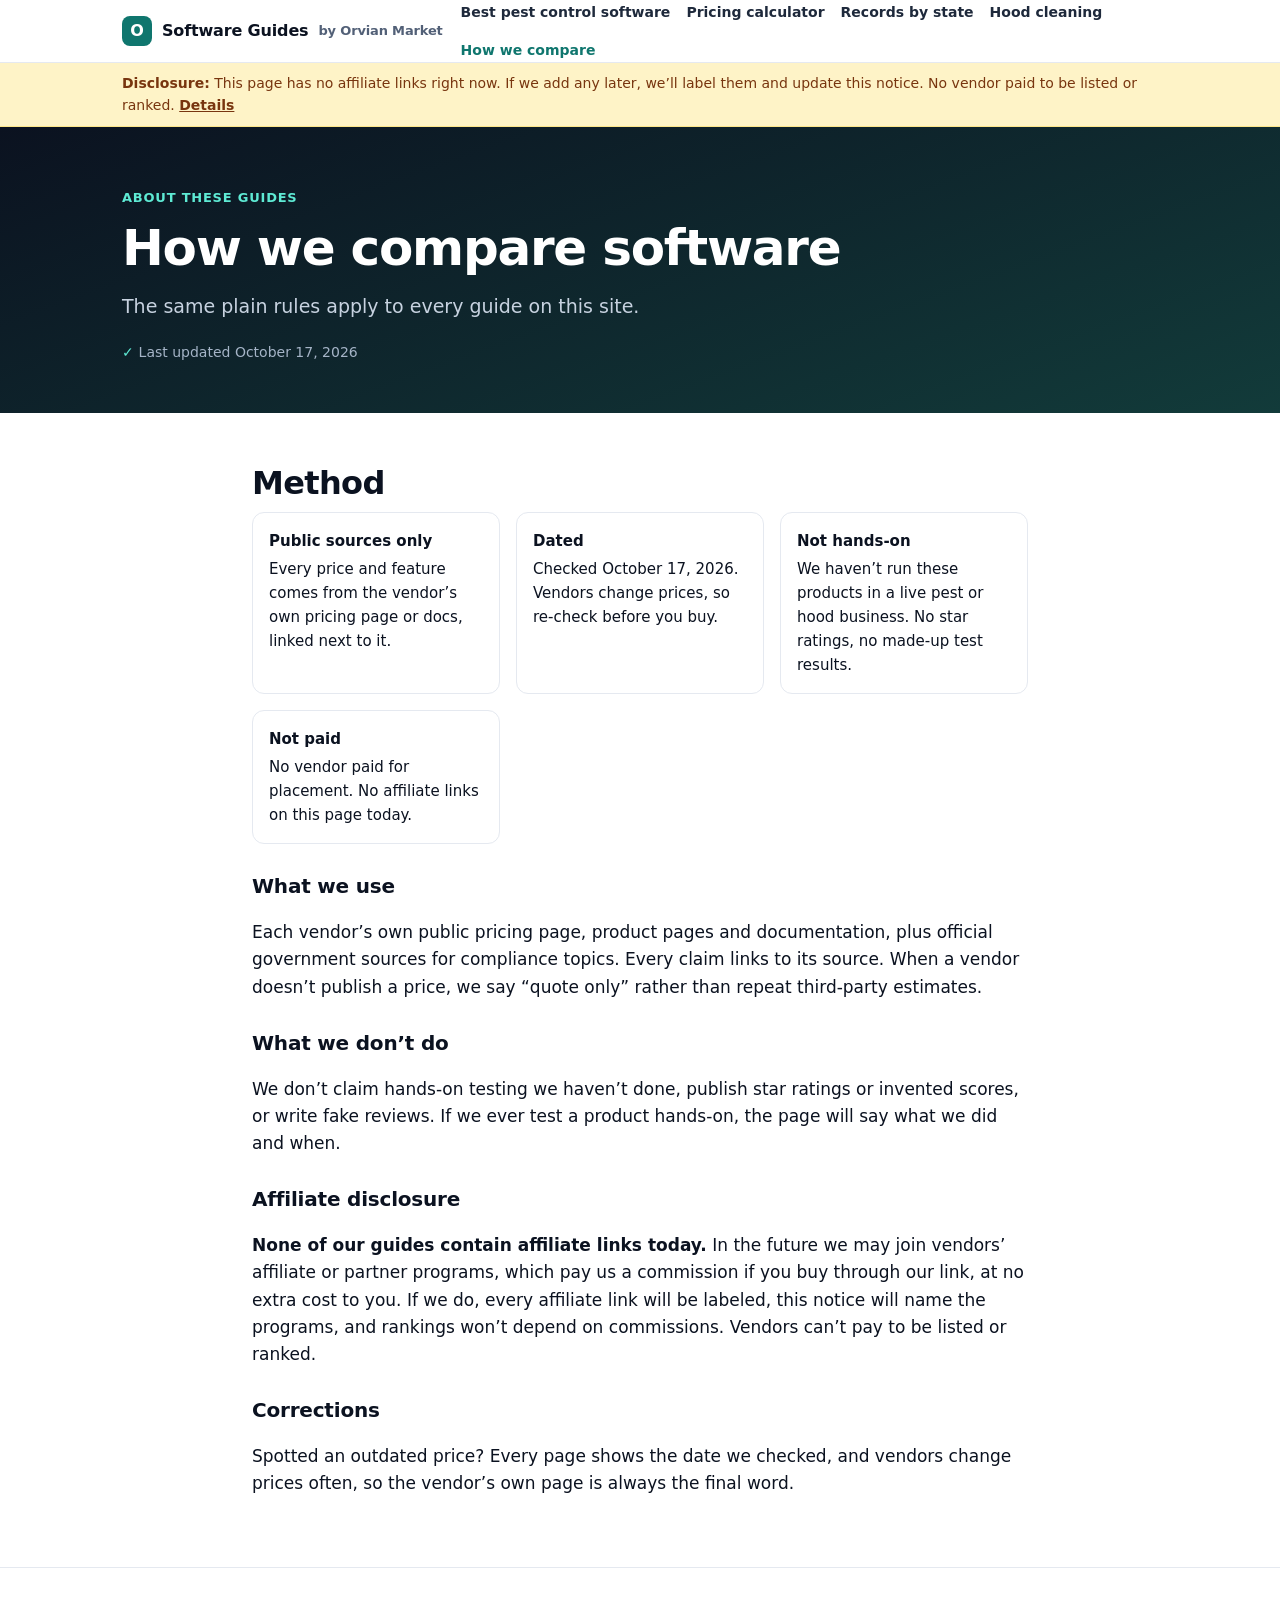
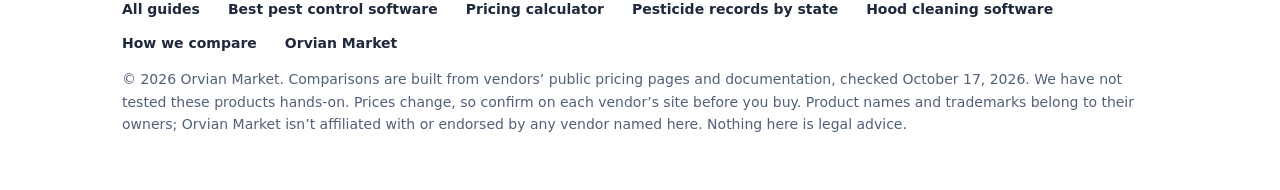
==== about.html @ 96fbe976 "Add guides (2/4): hood cleaning, about, sitemap, styles" ====
<!doctype html><html lang="en"><head><meta charset="utf-8"><meta name="viewport" content="width=device-width,initial-scale=1">
<title>How Orvian Market Software Guides Compares Software</title><meta name="description" content="Method, sources and affiliate disclosure for Orvian Market Software Guides."><link rel="canonical" href="https://orvianmarketplace.com/software-guides/about.html"><meta name="robots" content="index,follow"><meta name="theme-color" content="#0b1220">
<meta property="og:type" content="article"><meta property="og:site_name" content="Orvian Market"><meta property="og:url" content="https://orvianmarketplace.com/software-guides/about.html"><meta property="og:title" content="How Orvian Market Software Guides Compares Software"><meta property="og:description" content="Method, sources and affiliate disclosure for Orvian Market Software Guides.">
<meta property="og:image" content="https://orvianmarketplace.com/software-guides/assets/og.png"><meta property="og:image:width" content="1200"><meta property="og:image:height" content="630"><meta property="og:image:alt" content="Orvian Market Software Guides: honest, dated comparisons from public pricing">
<meta name="twitter:card" content="summary_large_image"><meta name="twitter:image" content="https://orvianmarketplace.com/software-guides/assets/og.png"><meta property="article:modified_time" content="2026-10-17">
<link rel="icon" href="data:image/svg+xml,%3Csvg xmlns='http://www.w3.org/2000/svg' viewBox='0 0 64 64'%3E%3Crect width='64' height='64' rx='14' fill='%230f766e'/%3E%3Ctext x='32' y='44' font-family='Arial' font-weight='800' font-size='34' fill='white' text-anchor='middle'%3EO%3C/text%3E%3C/svg%3E">
<link rel="stylesheet" href="assets/guides.css"><script type="application/ld+json">{"@context": "https://schema.org", "@type": "BreadcrumbList", "itemListElement": [{"@type": "ListItem", "position": 1, "name": "Software Guides", "item": "https://orvianmarketplace.com/software-guides/"}, {"@type": "ListItem", "position": 2, "name": "How we compare", "item": "https://orvianmarketplace.com/software-guides/about.html"}]}</script></head><body>
<header class="nav"><div class="w"><a class="brand" href="index.html"><span class="mk" aria-hidden="true">O</span>Software Guides <small>by Orvian Market</small></a><nav aria-label="Guides"><a href="best-pest-control-software.html">Best pest control software</a><a href="pest-control-software-pricing-calculator.html">Pricing calculator</a><a href="pesticide-application-records-by-state.html">Records by state</a><a href="best-hood-cleaning-software.html">Hood cleaning</a><a href="about.html" aria-current=page>How we compare</a></nav></div></header>
<div class="disc" role="note"><div class="w"><b>Disclosure:</b> This page has no affiliate links right now. If we add any later, we&rsquo;ll label them and update this notice. No vendor paid to be listed or ranked. <a href="about.html#disclosure">Details</a></div></div>
<main id="main"><section class="hero"><div class="w"><p class="eb">About these guides</p><h1>How we compare software</h1><p class="lead">The same plain rules apply to every guide on this site.</p><div class="meta"><span>Last updated October 17, 2026</span></div></div></section><section class="sec"><div class="w nw"><h2>Method</h2><div class="method"><div><b>Public sources only</b>Every price and feature comes from the vendor&rsquo;s own pricing page or docs, linked next to it.</div><div><b>Dated</b>Checked October 17, 2026. Vendors change prices, so re-check before you buy.</div><div><b>Not hands-on</b>We haven&rsquo;t run these products in a live pest or hood business. No star ratings, no made-up test results.</div><div><b>Not paid</b>No vendor paid for placement. No affiliate links on this page today.</div></div>
<h3>What we use</h3><p>Each vendor&rsquo;s own public pricing page, product pages and documentation, plus official government sources for compliance topics. Every claim links to its source. When a vendor doesn&rsquo;t publish a price, we say &ldquo;quote only&rdquo; rather than repeat third-party estimates.</p>
<h3>What we don&rsquo;t do</h3><p>We don&rsquo;t claim hands-on testing we haven&rsquo;t done, publish star ratings or invented scores, or write fake reviews. If we ever test a product hands-on, the page will say what we did and when.</p>
<h3 id="disclosure">Affiliate disclosure</h3><p><b>None of our guides contain affiliate links today.</b> In the future we may join vendors&rsquo; affiliate or partner programs, which pay us a commission if you buy through our link, at no extra cost to you. If we do, every affiliate link will be labeled, this notice will name the programs, and rankings won&rsquo;t depend on commissions. Vendors can&rsquo;t pay to be listed or ranked.</p>
<h3>Corrections</h3><p>Spotted an outdated price? Every page shows the date we checked, and vendors change prices often, so the vendor&rsquo;s own page is always the final word.</p></div></section></main>
<footer><div class="w"><div class="fg"><a href="index.html">All guides</a><a href="best-pest-control-software.html">Best pest control software</a><a href="pest-control-software-pricing-calculator.html">Pricing calculator</a><a href="pesticide-application-records-by-state.html">Pesticide records by state</a><a href="best-hood-cleaning-software.html">Hood cleaning software</a><a href="about.html">How we compare</a><a href="https://orvianmarketplace.com/">Orvian Market</a></div>
<p>&copy; 2026 Orvian Market. Comparisons are built from vendors&rsquo; public pricing pages and documentation, checked October 17, 2026. We have not tested these products hands-on. Prices change, so confirm on each vendor&rsquo;s site before you buy. Product names and trademarks belong to their owners; Orvian Market isn&rsquo;t affiliated with or endorsed by any vendor named here. Nothing here is legal advice.</p></div></footer>
</body></html>
---- assets/guides.css ----
:root{--ink:#0b1220;--ink2:#1e293b;--mute:#526077;--line:#e5e9f0;--bg:#f7f8fa;--acc:#0f766e;--acc-d:#0b5d57;--acc-l:#ccfbf1;--r:16px;--sh:0 1px 2px rgba(11,18,32,.06),0 12px 32px -16px rgba(11,18,32,.22)}
*{box-sizing:border-box}html{scroll-behavior:smooth;scroll-padding-top:76px}
body{margin:0;font-family:Inter,ui-sans-serif,system-ui,-apple-system,"Segoe UI",Roboto,sans-serif;color:var(--ink);background:#fff;line-height:1.6;-webkit-font-smoothing:antialiased;font-size:17px}
a{color:var(--acc-d)}a:hover{color:var(--acc)}
.w{max-width:1080px;margin:0 auto;padding:0 22px}.nw{max-width:820px}
.nav{position:sticky;top:0;z-index:50;background:rgba(255,255,255,.94);backdrop-filter:saturate(1.4) blur(8px);border-bottom:1px solid var(--line)}
.nav .w{display:flex;align-items:center;gap:18px;height:62px}
.brand{display:flex;align-items:center;gap:10px;color:var(--ink);text-decoration:none;font-weight:750;font-size:16px;letter-spacing:-.01em;white-space:nowrap}
.mk{width:30px;height:30px;border-radius:8px;background:var(--acc);color:#fff;display:grid;place-items:center;font-weight:800;font-size:16px}
.brand small{color:var(--mute);font-weight:550;font-size:13px}
.nav nav{display:flex;gap:16px;margin-left:auto;flex-wrap:wrap}.nav nav a{color:var(--ink2);text-decoration:none;font-size:14px;font-weight:600}.nav nav a:hover,.nav nav a[aria-current]{color:var(--acc)}
.disc{background:#fef3c7;border-bottom:1px solid #fde68a;color:#78350f;font-size:14px}.disc .w{padding-top:9px;padding-bottom:9px}.disc a{color:#78350f;font-weight:650}
.hero{background:linear-gradient(160deg,#0b1220 0%,#123b3a 100%);color:#fff;padding:56px 0 50px}
.eb{display:inline-block;font-size:13px;font-weight:700;letter-spacing:.06em;text-transform:uppercase;color:#5eead4;margin:0 0 12px}
.hero h1{font-size:clamp(32px,4.6vw,50px);line-height:1.08;letter-spacing:-.025em;margin:0 0 16px;max-width:880px}
.hero p.lead{font-size:19px;color:#c7d2e0;max-width:780px;margin:0 0 20px}
.meta{display:flex;flex-wrap:wrap;gap:8px 18px;font-size:14px;color:#a5b4c7}.meta span::before{content:"\2713  ";color:#5eead4;font-weight:800}
.sec{padding:52px 0}.sec.alt{background:var(--bg);border-top:1px solid var(--line);border-bottom:1px solid var(--line)}
h2{font-size:clamp(25px,3vw,32px);letter-spacing:-.02em;line-height:1.15;margin:0 0 10px}h3{font-size:20px;letter-spacing:-.01em;margin:26px 0 8px}
.sub{color:var(--mute);margin:0 0 24px;max-width:760px}
.tw{overflow-x:auto;border:1px solid var(--line);border-radius:var(--r);box-shadow:var(--sh);background:#fff}
table.t{border-collapse:collapse;width:100%;min-width:760px;font-size:15px}
.t th,.t td{padding:12px 14px;text-align:left;vertical-align:top;border-bottom:1px solid var(--line)}
.t thead th{background:#0b1220;color:#fff;font-size:13px;letter-spacing:.03em;text-transform:uppercase}
.t tbody tr:nth-child(even){background:#fafbfc}.t td:first-child{font-weight:700}
.t .src{font-size:13px;white-space:nowrap}
.pill{display:inline-block;font-size:12px;font-weight:700;padding:2px 9px;border-radius:99px;background:var(--acc-l);color:var(--acc-d);white-space:nowrap}.pill.q{background:#e2e8f0;color:#334155}
.cards{display:grid;grid-template-columns:repeat(auto-fit,minmax(300px,1fr));gap:20px}
.card{border:1px solid var(--line);border-radius:var(--r);padding:22px;background:#fff;box-shadow:var(--sh)}
.card h3{margin:0 0 4px}.card .for{font-size:14px;font-weight:700;color:var(--acc-d);margin:0 0 10px}
.card .price{font-size:15px;color:var(--ink2);margin:0 0 10px}.card ul{margin:0 0 12px;padding-left:20px;font-size:15px}.card li{margin:3px 0}
.card .watch{font-size:14px;color:var(--mute);border-top:1px dashed var(--line);padding-top:10px;margin:0}
.card a.vl{font-size:14px;font-weight:650}
.note{border-left:4px solid var(--acc);background:#f0fdfa;padding:14px 18px;border-radius:0 12px 12px 0;font-size:15px;margin:18px 0}
.note.w2{border-color:#d97706;background:#fffbeb}
.method{display:grid;grid-template-columns:repeat(auto-fit,minmax(220px,1fr));gap:16px;margin:0}
.method div{background:#fff;border:1px solid var(--line);border-radius:12px;padding:16px;font-size:15px}.method b{display:block;margin-bottom:4px}
details{border:1px solid var(--line);border-radius:12px;padding:14px 18px;margin:10px 0;background:#fff}summary{font-weight:700;cursor:pointer}details p{margin:10px 0 0;color:var(--ink2)}
.toc{display:flex;flex-wrap:wrap;gap:8px;margin:18px 0 0}.toc a{font-size:14px;color:#e2e8f0;border:1px solid rgba(255,255,255,.25);padding:6px 12px;border-radius:99px;text-decoration:none}.toc a:hover{background:rgba(255,255,255,.08);color:#fff}
.calc{display:grid;grid-template-columns:330px 1fr;gap:24px;align-items:start}
.cin{background:#fff;border:1px solid var(--line);border-radius:var(--r);padding:22px;box-shadow:var(--sh);position:sticky;top:80px}
.cin label{display:block;font-size:13px;font-weight:700;letter-spacing:.04em;text-transform:uppercase;color:var(--mute);margin:14px 0 6px}.cin label:first-child{margin-top:0}
.cin input,.cin select{width:100%;font:inherit;font-size:16px;padding:10px 12px;border:1px solid #cbd5e1;border-radius:10px;background:#fff;color:var(--ink)}
.cin .hint{font-size:13px;color:var(--mute);margin:4px 0 0}
.res{display:grid;gap:12px}
.row{display:grid;grid-template-columns:1fr auto;gap:6px 16px;align-items:center;background:#fff;border:1px solid var(--line);border-radius:14px;padding:16px 18px;box-shadow:0 1px 2px rgba(11,18,32,.05)}
.row .nm{font-weight:750}.row .pl{font-size:14px;color:var(--mute)}.row .amt{text-align:right;font-size:24px;font-weight:800;letter-spacing:-.02em;white-space:nowrap}.row .amt small{display:block;font-size:13px;font-weight:600;color:var(--mute);letter-spacing:0}
.row.best{border-color:var(--acc);box-shadow:0 0 0 2px var(--acc-l)}.row.qo .amt{font-size:16px;color:var(--mute)}
.bar{grid-column:1/-1;height:8px;border-radius:99px;background:#eef2f6;overflow:hidden}.bar i{display:block;height:100%;background:linear-gradient(90deg,#14b8a6,#0f766e);border-radius:99px}
.form{border:2px solid var(--ink);border-radius:8px;overflow:hidden;background:#fff}
.form table{width:100%;border-collapse:collapse;font-size:14px}.form td,.form th{border:1px solid #94a3b8;padding:9px 10px;text-align:left;vertical-align:top}.form th{background:#f1f5f9;width:38%}.form td{height:34px}
.form h3{margin:0;padding:12px 14px;background:var(--ink);color:#fff;font-size:17px}
.btn{display:inline-block;background:var(--ink);color:#fff!important;text-decoration:none;font-weight:650;font-size:15px;padding:11px 18px;border-radius:10px;border:0;cursor:pointer;font-family:inherit}.btn:hover{background:var(--acc)}
.hubs{display:grid;grid-template-columns:repeat(auto-fit,minmax(240px,1fr));gap:20px}
.hub{display:block;text-decoration:none;color:var(--ink);border:1px solid var(--line);border-radius:var(--r);padding:22px;box-shadow:var(--sh);background:#fff;transition:transform .15s}.hub:hover{transform:translateY(-2px);border-color:var(--acc);color:var(--ink)}
.hub .k{font-size:12px;font-weight:800;letter-spacing:.06em;text-transform:uppercase;color:var(--acc)}.hub h3{margin:6px 0 6px}.hub p{margin:0;color:var(--mute);font-size:15px}
footer{border-top:1px solid var(--line);padding:30px 0 40px;color:var(--mute);font-size:14px;background:#fff}footer .fg{display:flex;flex-wrap:wrap;gap:12px 28px;margin-bottom:12px}footer a{color:var(--ink2);text-decoration:none;font-weight:600}
@media(max-width:980px){.nav nav{display:none}}
@media(max-width:860px){.calc{grid-template-columns:1fr}.cin{position:static}}
@media print{.nav,.disc,.hero,footer,.noprint,.sec:not(#template){display:none!important}#template{padding:0}body{font-size:12px}}
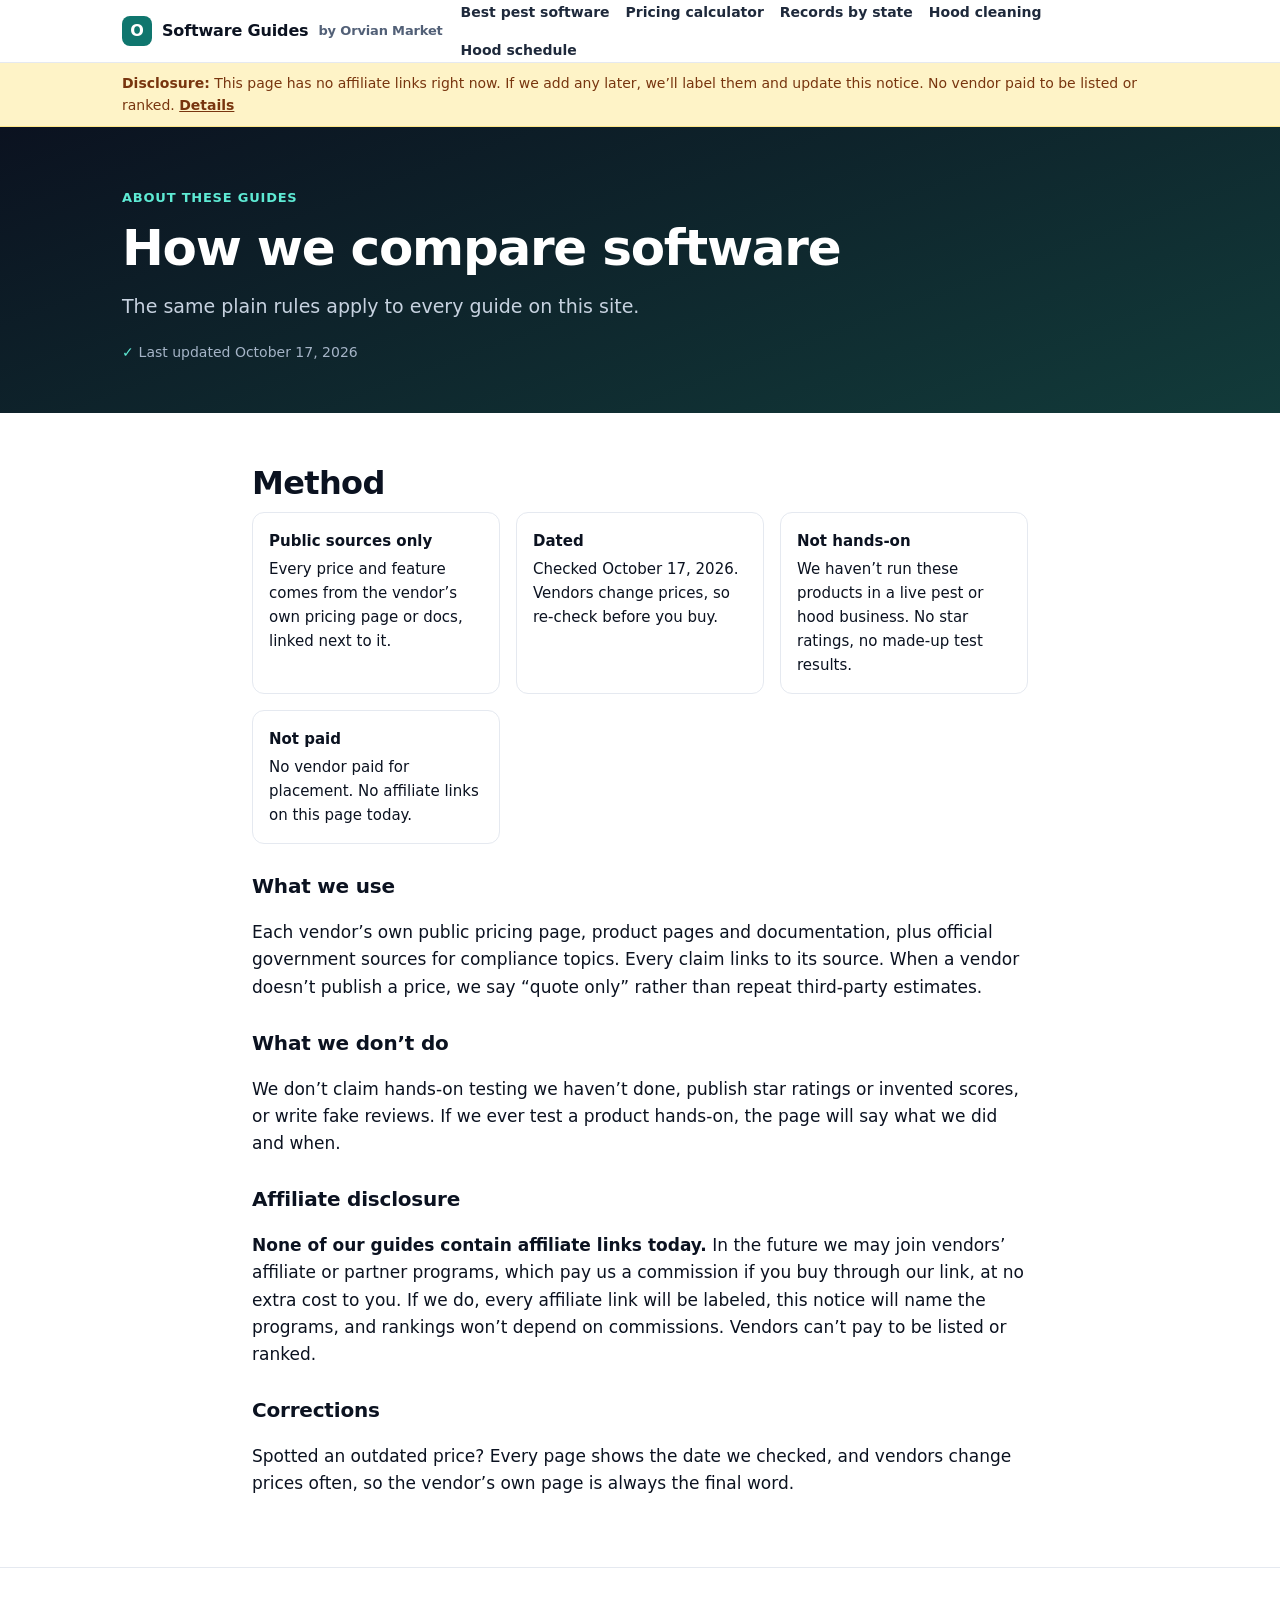
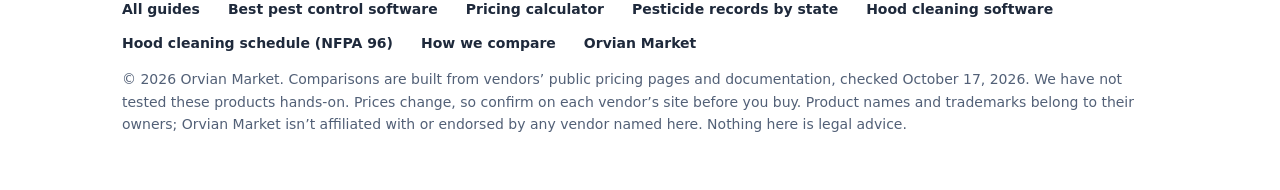
==== commit 3801cc8e: "Nav link on records and about pages" ====
--- a/about.html
+++ b/about.html
@@ -5,13 +5,13 @@
 <meta name="twitter:card" content="summary_large_image"><meta name="twitter:image" content="https://orvianmarketplace.com/software-guides/assets/og.png"><meta property="article:modified_time" content="2026-10-17">
 <link rel="icon" href="data:image/svg+xml,%3Csvg xmlns='http://www.w3.org/2000/svg' viewBox='0 0 64 64'%3E%3Crect width='64' height='64' rx='14' fill='%230f766e'/%3E%3Ctext x='32' y='44' font-family='Arial' font-weight='800' font-size='34' fill='white' text-anchor='middle'%3EO%3C/text%3E%3C/svg%3E">
 <link rel="stylesheet" href="assets/guides.css"><script type="application/ld+json">{"@context": "https://schema.org", "@type": "BreadcrumbList", "itemListElement": [{"@type": "ListItem", "position": 1, "name": "Software Guides", "item": "https://orvianmarketplace.com/software-guides/"}, {"@type": "ListItem", "position": 2, "name": "How we compare", "item": "https://orvianmarketplace.com/software-guides/about.html"}]}</script></head><body>
-<header class="nav"><div class="w"><a class="brand" href="index.html"><span class="mk" aria-hidden="true">O</span>Software Guides <small>by Orvian Market</small></a><nav aria-label="Guides"><a href="best-pest-control-software.html">Best pest control software</a><a href="pest-control-software-pricing-calculator.html">Pricing calculator</a><a href="pesticide-application-records-by-state.html">Records by state</a><a href="best-hood-cleaning-software.html">Hood cleaning</a><a href="about.html" aria-current=page>How we compare</a></nav></div></header>
+<header class="nav"><div class="w"><a class="brand" href="index.html"><span class="mk" aria-hidden="true">O</span>Software Guides <small>by Orvian Market</small></a><nav aria-label="Guides"><a href="best-pest-control-software.html">Best pest software</a><a href="pest-control-software-pricing-calculator.html">Pricing calculator</a><a href="pesticide-application-records-by-state.html">Records by state</a><a href="best-hood-cleaning-software.html">Hood cleaning</a><a href="hood-cleaning-frequency-requirements.html">Hood schedule</a></nav></div></header>
 <div class="disc" role="note"><div class="w"><b>Disclosure:</b> This page has no affiliate links right now. If we add any later, we&rsquo;ll label them and update this notice. No vendor paid to be listed or ranked. <a href="about.html#disclosure">Details</a></div></div>
 <main id="main"><section class="hero"><div class="w"><p class="eb">About these guides</p><h1>How we compare software</h1><p class="lead">The same plain rules apply to every guide on this site.</p><div class="meta"><span>Last updated October 17, 2026</span></div></div></section><section class="sec"><div class="w nw"><h2>Method</h2><div class="method"><div><b>Public sources only</b>Every price and feature comes from the vendor&rsquo;s own pricing page or docs, linked next to it.</div><div><b>Dated</b>Checked October 17, 2026. Vendors change prices, so re-check before you buy.</div><div><b>Not hands-on</b>We haven&rsquo;t run these products in a live pest or hood business. No star ratings, no made-up test results.</div><div><b>Not paid</b>No vendor paid for placement. No affiliate links on this page today.</div></div>
 <h3>What we use</h3><p>Each vendor&rsquo;s own public pricing page, product pages and documentation, plus official government sources for compliance topics. Every claim links to its source. When a vendor doesn&rsquo;t publish a price, we say &ldquo;quote only&rdquo; rather than repeat third-party estimates.</p>
 <h3>What we don&rsquo;t do</h3><p>We don&rsquo;t claim hands-on testing we haven&rsquo;t done, publish star ratings or invented scores, or write fake reviews. If we ever test a product hands-on, the page will say what we did and when.</p>
 <h3 id="disclosure">Affiliate disclosure</h3><p><b>None of our guides contain affiliate links today.</b> In the future we may join vendors&rsquo; affiliate or partner programs, which pay us a commission if you buy through our link, at no extra cost to you. If we do, every affiliate link will be labeled, this notice will name the programs, and rankings won&rsquo;t depend on commissions. Vendors can&rsquo;t pay to be listed or ranked.</p>
 <h3>Corrections</h3><p>Spotted an outdated price? Every page shows the date we checked, and vendors change prices often, so the vendor&rsquo;s own page is always the final word.</p></div></section></main>
-<footer><div class="w"><div class="fg"><a href="index.html">All guides</a><a href="best-pest-control-software.html">Best pest control software</a><a href="pest-control-software-pricing-calculator.html">Pricing calculator</a><a href="pesticide-application-records-by-state.html">Pesticide records by state</a><a href="best-hood-cleaning-software.html">Hood cleaning software</a><a href="about.html">How we compare</a><a href="https://orvianmarketplace.com/">Orvian Market</a></div>
+<footer><div class="w"><div class="fg"><a href="index.html">All guides</a><a href="best-pest-control-software.html">Best pest control software</a><a href="pest-control-software-pricing-calculator.html">Pricing calculator</a><a href="pesticide-application-records-by-state.html">Pesticide records by state</a><a href="best-hood-cleaning-software.html">Hood cleaning software</a><a href="hood-cleaning-frequency-requirements.html">Hood cleaning schedule (NFPA 96)</a><a href="about.html">How we compare</a><a href="https://orvianmarketplace.com/">Orvian Market</a></div>
 <p>&copy; 2026 Orvian Market. Comparisons are built from vendors&rsquo; public pricing pages and documentation, checked October 17, 2026. We have not tested these products hands-on. Prices change, so confirm on each vendor&rsquo;s site before you buy. Product names and trademarks belong to their owners; Orvian Market isn&rsquo;t affiliated with or endorsed by any vendor named here. Nothing here is legal advice.</p></div></footer>
 </body></html>
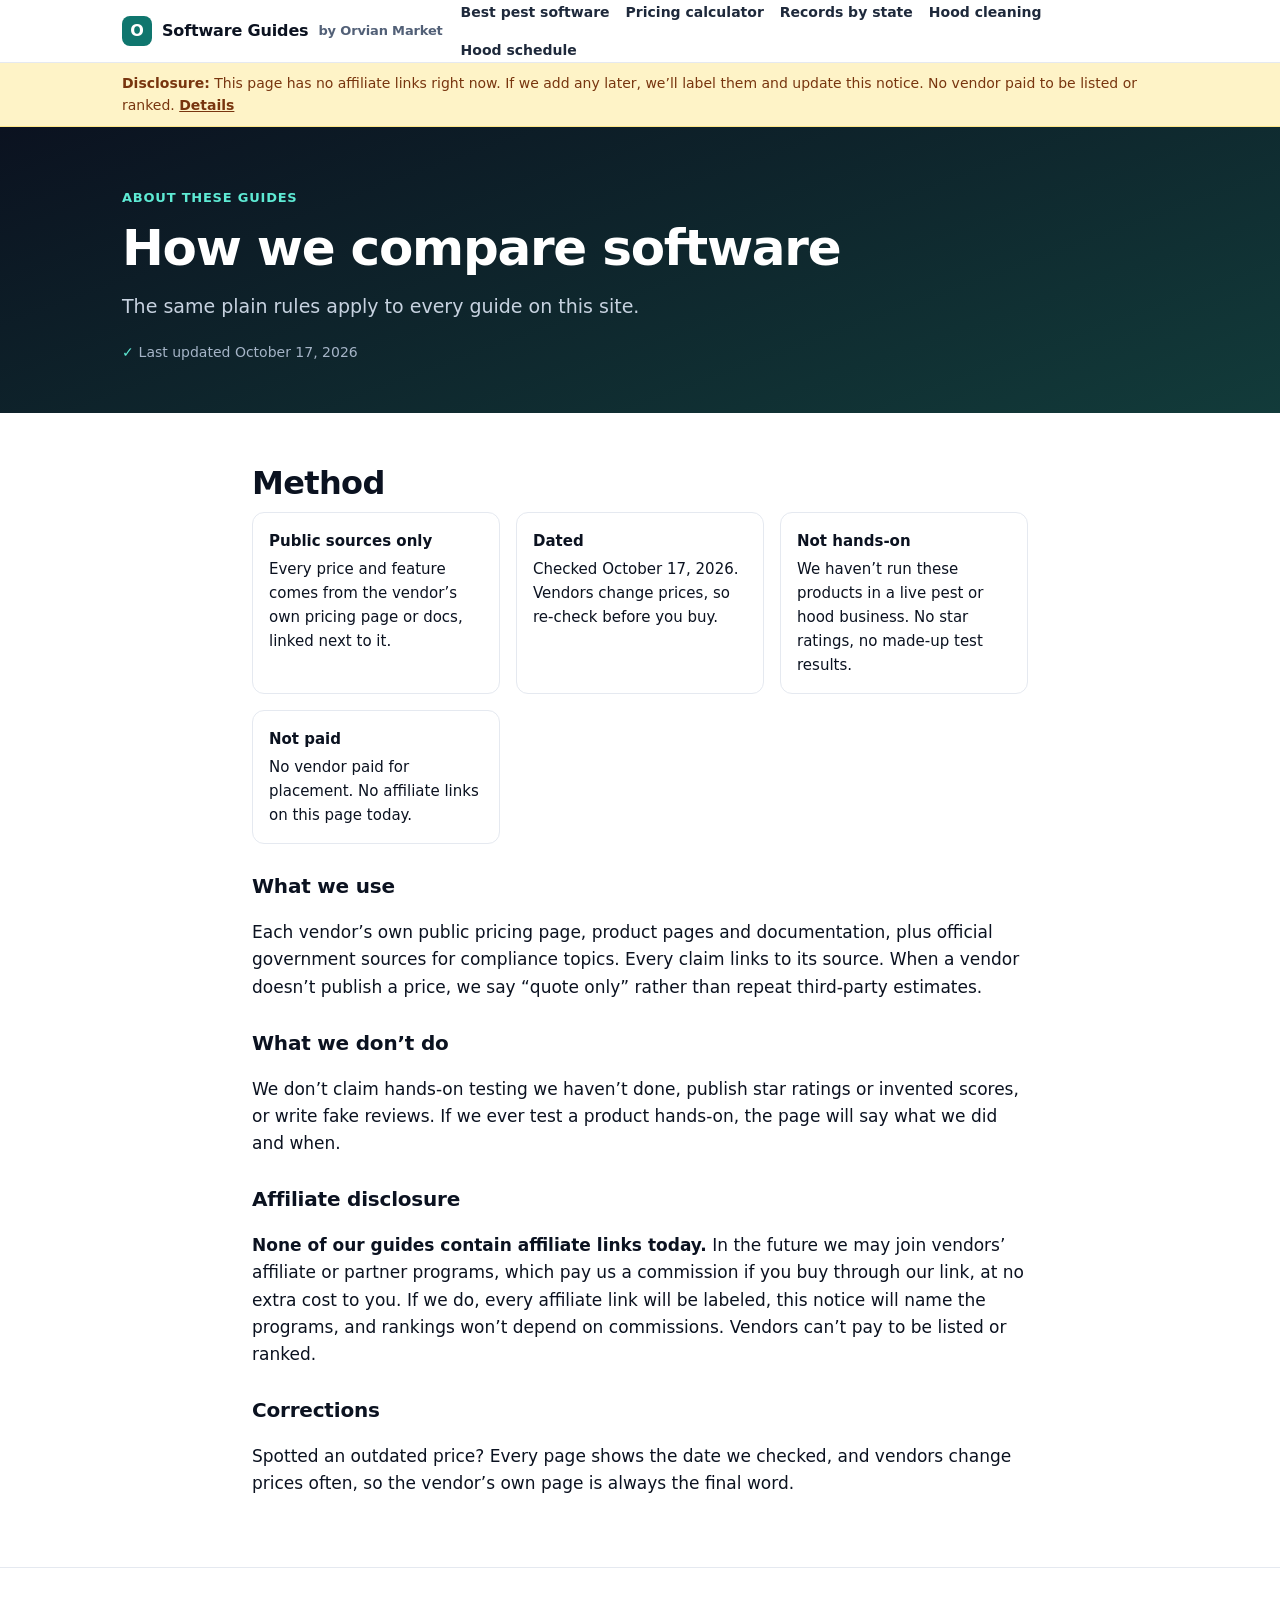
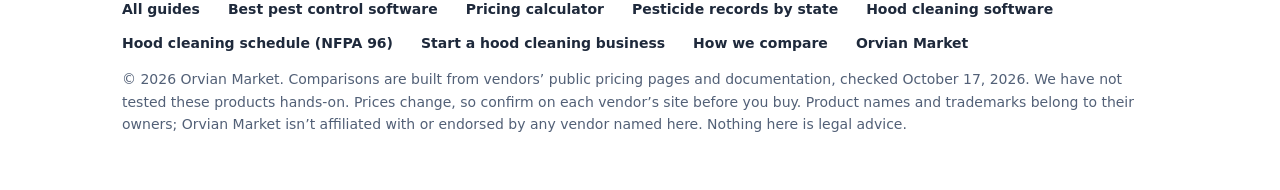
==== commit dfb7452c: "Footer link to the startup guide (2/3)" ====
--- a/about.html
+++ b/about.html
@@ -12,6 +12,6 @@
 <h3>What we don&rsquo;t do</h3><p>We don&rsquo;t claim hands-on testing we haven&rsquo;t done, publish star ratings or invented scores, or write fake reviews. If we ever test a product hands-on, the page will say what we did and when.</p>
 <h3 id="disclosure">Affiliate disclosure</h3><p><b>None of our guides contain affiliate links today.</b> In the future we may join vendors&rsquo; affiliate or partner programs, which pay us a commission if you buy through our link, at no extra cost to you. If we do, every affiliate link will be labeled, this notice will name the programs, and rankings won&rsquo;t depend on commissions. Vendors can&rsquo;t pay to be listed or ranked.</p>
 <h3>Corrections</h3><p>Spotted an outdated price? Every page shows the date we checked, and vendors change prices often, so the vendor&rsquo;s own page is always the final word.</p></div></section></main>
-<footer><div class="w"><div class="fg"><a href="index.html">All guides</a><a href="best-pest-control-software.html">Best pest control software</a><a href="pest-control-software-pricing-calculator.html">Pricing calculator</a><a href="pesticide-application-records-by-state.html">Pesticide records by state</a><a href="best-hood-cleaning-software.html">Hood cleaning software</a><a href="hood-cleaning-frequency-requirements.html">Hood cleaning schedule (NFPA 96)</a><a href="about.html">How we compare</a><a href="https://orvianmarketplace.com/">Orvian Market</a></div>
+<footer><div class="w"><div class="fg"><a href="index.html">All guides</a><a href="best-pest-control-software.html">Best pest control software</a><a href="pest-control-software-pricing-calculator.html">Pricing calculator</a><a href="pesticide-application-records-by-state.html">Pesticide records by state</a><a href="best-hood-cleaning-software.html">Hood cleaning software</a><a href="hood-cleaning-frequency-requirements.html">Hood cleaning schedule (NFPA 96)</a><a href="how-to-start-a-hood-cleaning-business.html">Start a hood cleaning business</a><a href="about.html">How we compare</a><a href="https://orvianmarketplace.com/">Orvian Market</a></div>
 <p>&copy; 2026 Orvian Market. Comparisons are built from vendors&rsquo; public pricing pages and documentation, checked October 17, 2026. We have not tested these products hands-on. Prices change, so confirm on each vendor&rsquo;s site before you buy. Product names and trademarks belong to their owners; Orvian Market isn&rsquo;t affiliated with or endorsed by any vendor named here. Nothing here is legal advice.</p></div></footer>
 </body></html>
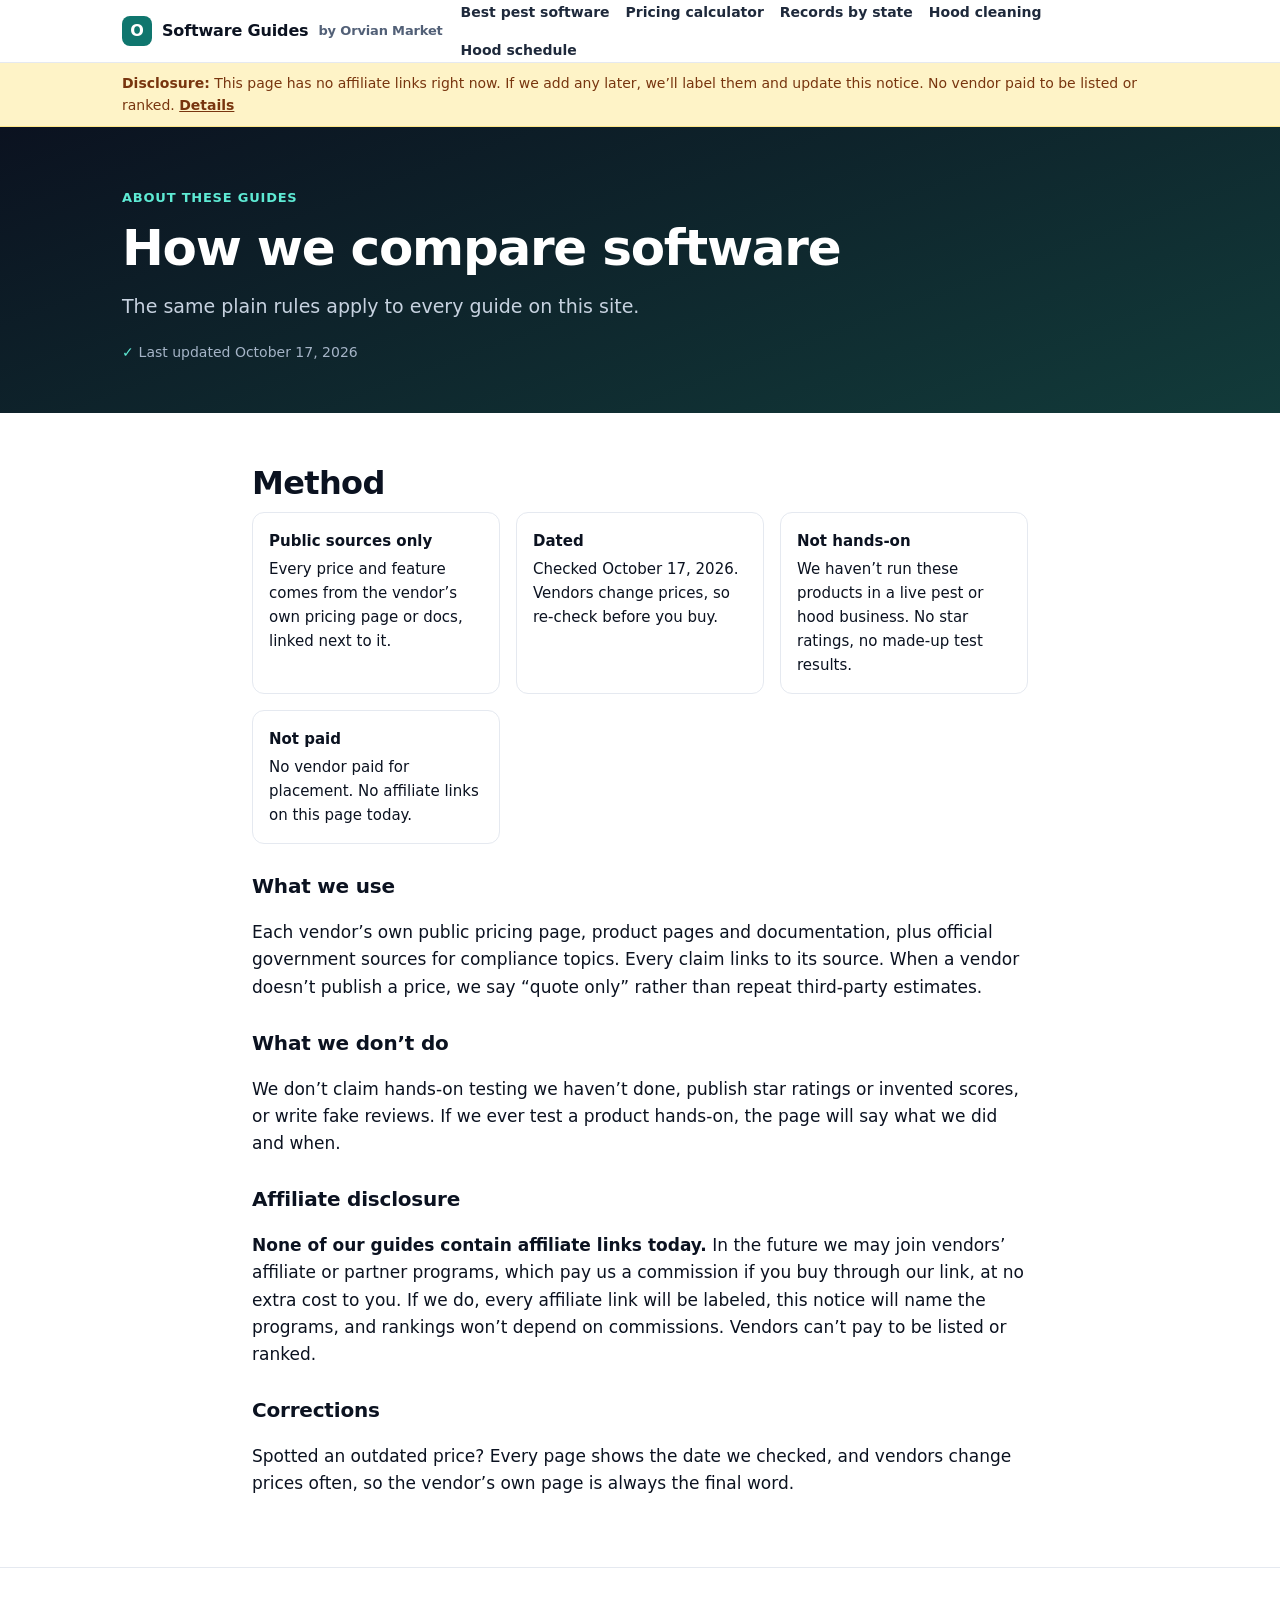
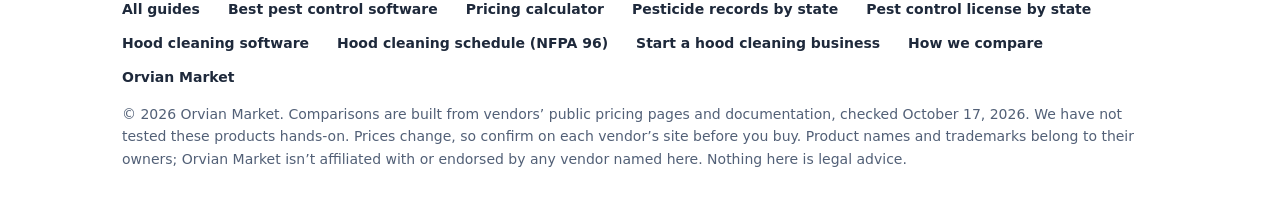
==== commit 92f39b04: "Footer link to license guide (3/3)" ====
--- a/about.html
+++ b/about.html
@@ -12,6 +12,6 @@
 <h3>What we don&rsquo;t do</h3><p>We don&rsquo;t claim hands-on testing we haven&rsquo;t done, publish star ratings or invented scores, or write fake reviews. If we ever test a product hands-on, the page will say what we did and when.</p>
 <h3 id="disclosure">Affiliate disclosure</h3><p><b>None of our guides contain affiliate links today.</b> In the future we may join vendors&rsquo; affiliate or partner programs, which pay us a commission if you buy through our link, at no extra cost to you. If we do, every affiliate link will be labeled, this notice will name the programs, and rankings won&rsquo;t depend on commissions. Vendors can&rsquo;t pay to be listed or ranked.</p>
 <h3>Corrections</h3><p>Spotted an outdated price? Every page shows the date we checked, and vendors change prices often, so the vendor&rsquo;s own page is always the final word.</p></div></section></main>
-<footer><div class="w"><div class="fg"><a href="index.html">All guides</a><a href="best-pest-control-software.html">Best pest control software</a><a href="pest-control-software-pricing-calculator.html">Pricing calculator</a><a href="pesticide-application-records-by-state.html">Pesticide records by state</a><a href="best-hood-cleaning-software.html">Hood cleaning software</a><a href="hood-cleaning-frequency-requirements.html">Hood cleaning schedule (NFPA 96)</a><a href="how-to-start-a-hood-cleaning-business.html">Start a hood cleaning business</a><a href="about.html">How we compare</a><a href="https://orvianmarketplace.com/">Orvian Market</a></div>
+<footer><div class="w"><div class="fg"><a href="index.html">All guides</a><a href="best-pest-control-software.html">Best pest control software</a><a href="pest-control-software-pricing-calculator.html">Pricing calculator</a><a href="pesticide-application-records-by-state.html">Pesticide records by state</a><a href="pest-control-license-requirements-by-state.html">Pest control license by state</a><a href="best-hood-cleaning-software.html">Hood cleaning software</a><a href="hood-cleaning-frequency-requirements.html">Hood cleaning schedule (NFPA 96)</a><a href="how-to-start-a-hood-cleaning-business.html">Start a hood cleaning business</a><a href="about.html">How we compare</a><a href="https://orvianmarketplace.com/">Orvian Market</a></div>
 <p>&copy; 2026 Orvian Market. Comparisons are built from vendors&rsquo; public pricing pages and documentation, checked October 17, 2026. We have not tested these products hands-on. Prices change, so confirm on each vendor&rsquo;s site before you buy. Product names and trademarks belong to their owners; Orvian Market isn&rsquo;t affiliated with or endorsed by any vendor named here. Nothing here is legal advice.</p></div></footer>
 </body></html>
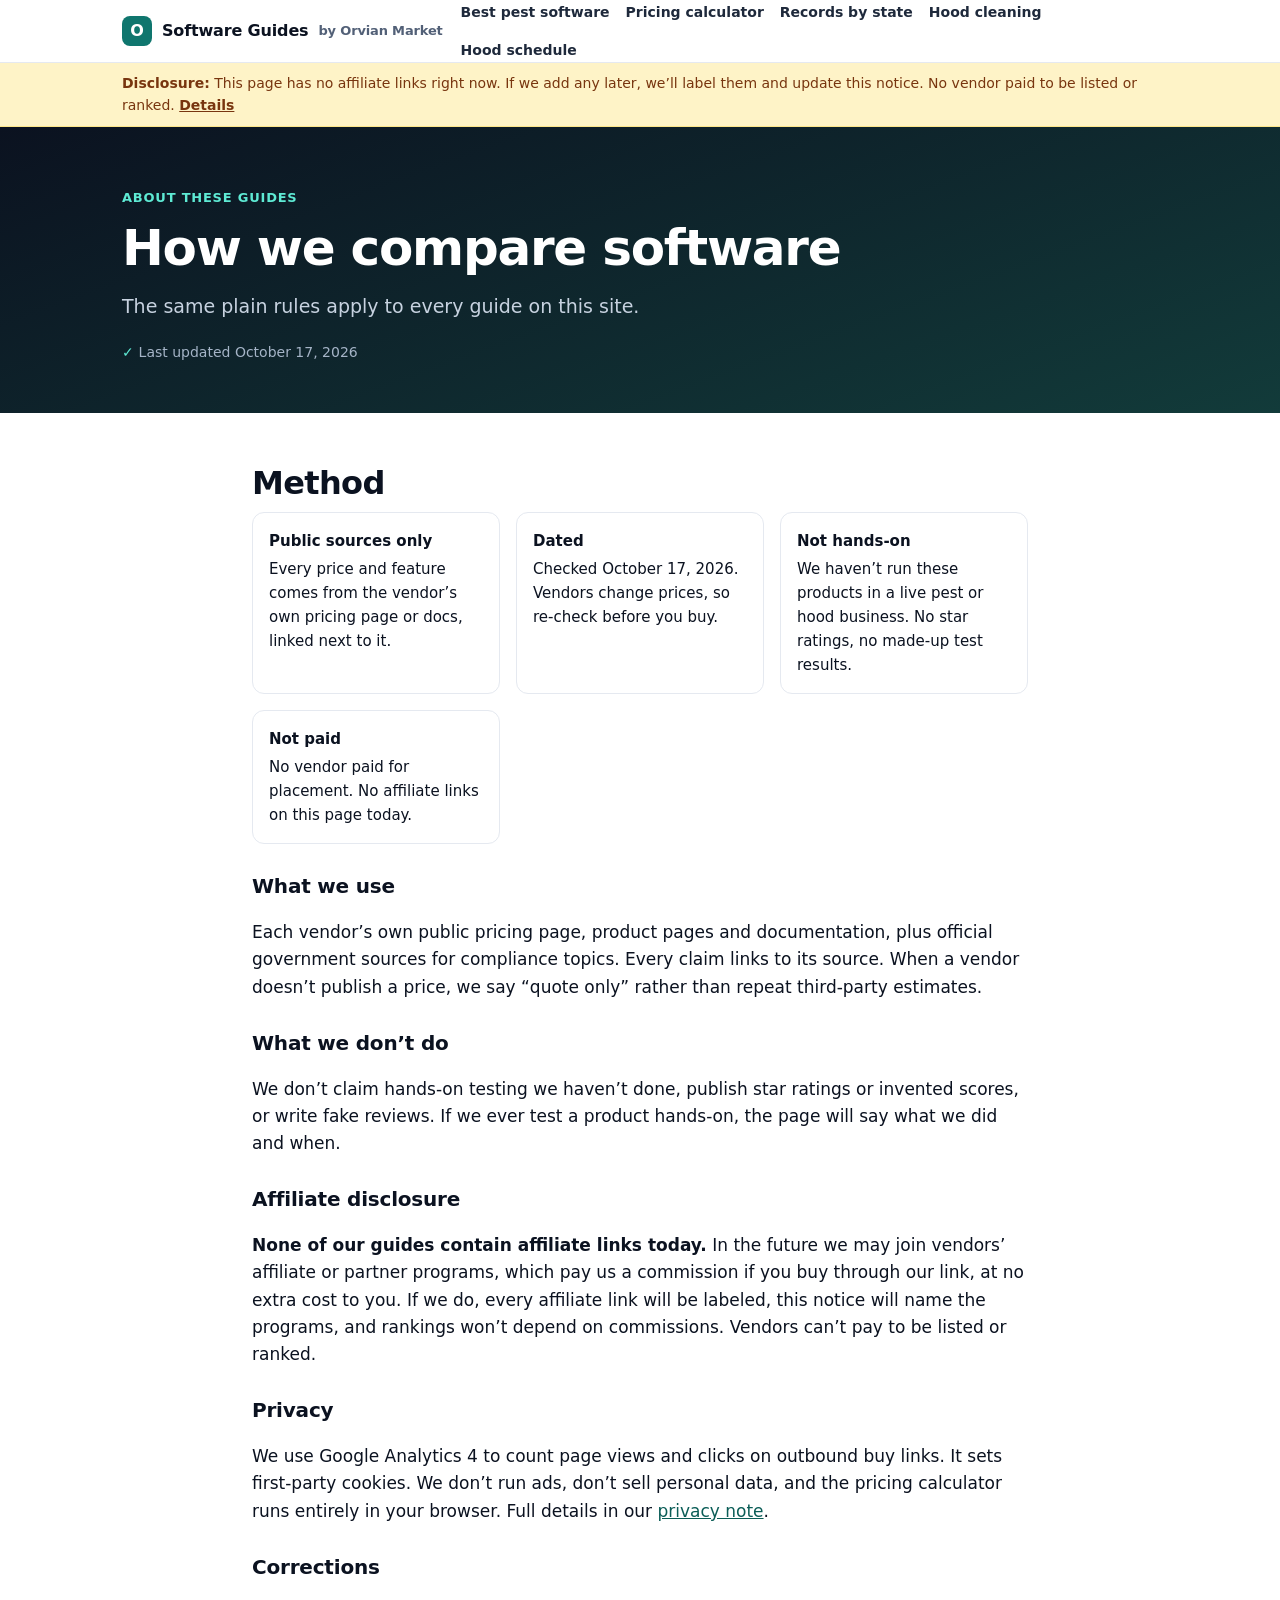
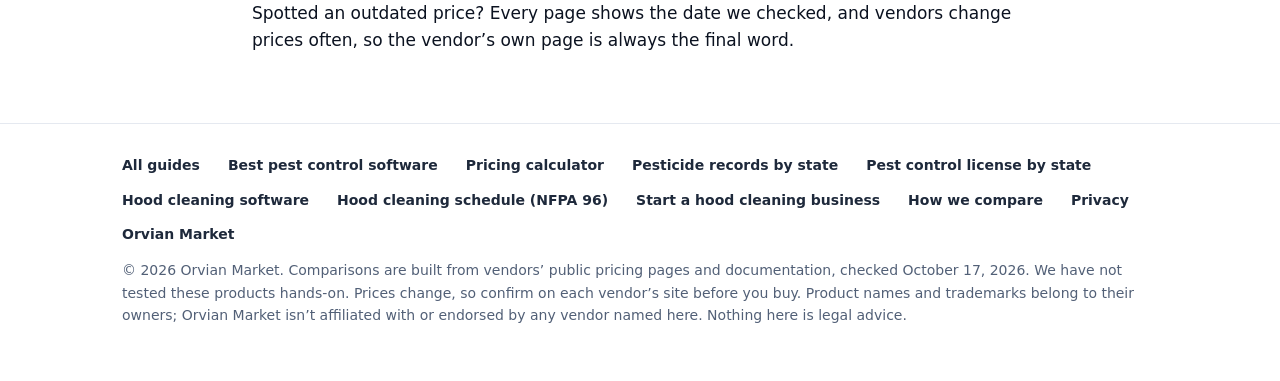
==== commit 079b1620: "Add GA4 (G-F3QH6E9QR7) + buy_click event and privacy note (1/3)" ====
--- a/about.html
+++ b/about.html
@@ -1,4 +1,9 @@
-<!doctype html><html lang="en"><head><meta charset="utf-8"><meta name="viewport" content="width=device-width,initial-scale=1">
+<!doctype html><html lang="en"><head><meta charset="utf-8">
+<!-- Google tag (gtag.js) -->
+<script async src="https://www.googletagmanager.com/gtag/js?id=G-F3QH6E9QR7"></script>
+<script>window.dataLayer=window.dataLayer||[];function gtag(){dataLayer.push(arguments);}gtag('js',new Date());gtag('config','G-F3QH6E9QR7');
+document.addEventListener('click',function(e){var a=e.target&&e.target.closest?e.target.closest('a[href*="gumroad.com"]'):null;if(!a)return;var m=a.href.match(/\/l\/([^\/?#]+)/),s=m?m[1]:'';var N={"answerloft":"Answerloft","bcmhvk":"Okayline","bjkyj":"Thumbtally","ekunvc":"Proposeroo Team","ijsmuq":"PeelPixel Pro","kzjcwp":"Proposeroo Pro","lyrgdx":"Rate Calculator Spreadsheet","pckinc":"Rate-Raise Email Rewrite","kudoshelf":"Kudoshelf","proposeroo-desk":"Proposeroo Desk","proposeroo-desk-team":"Proposeroo Desk Team","ctitql":"Freelance Rate Pack","jtocar":"Client OS","vwxgu":"Prompt Pack","oellyq":"Budget Template","bffum":"Rate Mini (free)","mceana":"Freelancer Toolkit Bundle","nqpwfg":"Raise Emails (free)"};gtag('event','buy_click',{product_name:a.getAttribute('data-product')||N[s]||s||'gumroad',product_slug:s,link_url:a.href,link_text:(a.textContent||'').trim().slice(0,80),transport_type:'beacon'});},true);</script>
+<meta name="viewport" content="width=device-width,initial-scale=1">
 <title>How Orvian Market Software Guides Compares Software</title><meta name="description" content="Method, sources and affiliate disclosure for Orvian Market Software Guides."><link rel="canonical" href="https://orvianmarketplace.com/software-guides/about.html"><meta name="robots" content="index,follow"><meta name="theme-color" content="#0b1220">
 <meta property="og:type" content="article"><meta property="og:site_name" content="Orvian Market"><meta property="og:url" content="https://orvianmarketplace.com/software-guides/about.html"><meta property="og:title" content="How Orvian Market Software Guides Compares Software"><meta property="og:description" content="Method, sources and affiliate disclosure for Orvian Market Software Guides.">
 <meta property="og:image" content="https://orvianmarketplace.com/software-guides/assets/og.png"><meta property="og:image:width" content="1200"><meta property="og:image:height" content="630"><meta property="og:image:alt" content="Orvian Market Software Guides: honest, dated comparisons from public pricing">
@@ -11,7 +16,8 @@
 <h3>What we use</h3><p>Each vendor&rsquo;s own public pricing page, product pages and documentation, plus official government sources for compliance topics. Every claim links to its source. When a vendor doesn&rsquo;t publish a price, we say &ldquo;quote only&rdquo; rather than repeat third-party estimates.</p>
 <h3>What we don&rsquo;t do</h3><p>We don&rsquo;t claim hands-on testing we haven&rsquo;t done, publish star ratings or invented scores, or write fake reviews. If we ever test a product hands-on, the page will say what we did and when.</p>
 <h3 id="disclosure">Affiliate disclosure</h3><p><b>None of our guides contain affiliate links today.</b> In the future we may join vendors&rsquo; affiliate or partner programs, which pay us a commission if you buy through our link, at no extra cost to you. If we do, every affiliate link will be labeled, this notice will name the programs, and rankings won&rsquo;t depend on commissions. Vendors can&rsquo;t pay to be listed or ranked.</p>
+<h3 id="privacy">Privacy</h3><p>We use Google Analytics 4 to count page views and clicks on outbound buy links. It sets first-party cookies. We don&rsquo;t run ads, don&rsquo;t sell personal data, and the pricing calculator runs entirely in your browser. Full details in our <a href="https://orvianmarketplace.com/privacy.html">privacy note</a>.</p>
 <h3>Corrections</h3><p>Spotted an outdated price? Every page shows the date we checked, and vendors change prices often, so the vendor&rsquo;s own page is always the final word.</p></div></section></main>
-<footer><div class="w"><div class="fg"><a href="index.html">All guides</a><a href="best-pest-control-software.html">Best pest control software</a><a href="pest-control-software-pricing-calculator.html">Pricing calculator</a><a href="pesticide-application-records-by-state.html">Pesticide records by state</a><a href="pest-control-license-requirements-by-state.html">Pest control license by state</a><a href="best-hood-cleaning-software.html">Hood cleaning software</a><a href="hood-cleaning-frequency-requirements.html">Hood cleaning schedule (NFPA 96)</a><a href="how-to-start-a-hood-cleaning-business.html">Start a hood cleaning business</a><a href="about.html">How we compare</a><a href="https://orvianmarketplace.com/">Orvian Market</a></div>
+<footer><div class="w"><div class="fg"><a href="index.html">All guides</a><a href="best-pest-control-software.html">Best pest control software</a><a href="pest-control-software-pricing-calculator.html">Pricing calculator</a><a href="pesticide-application-records-by-state.html">Pesticide records by state</a><a href="pest-control-license-requirements-by-state.html">Pest control license by state</a><a href="best-hood-cleaning-software.html">Hood cleaning software</a><a href="hood-cleaning-frequency-requirements.html">Hood cleaning schedule (NFPA 96)</a><a href="how-to-start-a-hood-cleaning-business.html">Start a hood cleaning business</a><a href="about.html">How we compare</a><a href="https://orvianmarketplace.com/privacy.html">Privacy</a><a href="https://orvianmarketplace.com/">Orvian Market</a></div>
 <p>&copy; 2026 Orvian Market. Comparisons are built from vendors&rsquo; public pricing pages and documentation, checked October 17, 2026. We have not tested these products hands-on. Prices change, so confirm on each vendor&rsquo;s site before you buy. Product names and trademarks belong to their owners; Orvian Market isn&rsquo;t affiliated with or endorsed by any vendor named here. Nothing here is legal advice.</p></div></footer>
 </body></html>
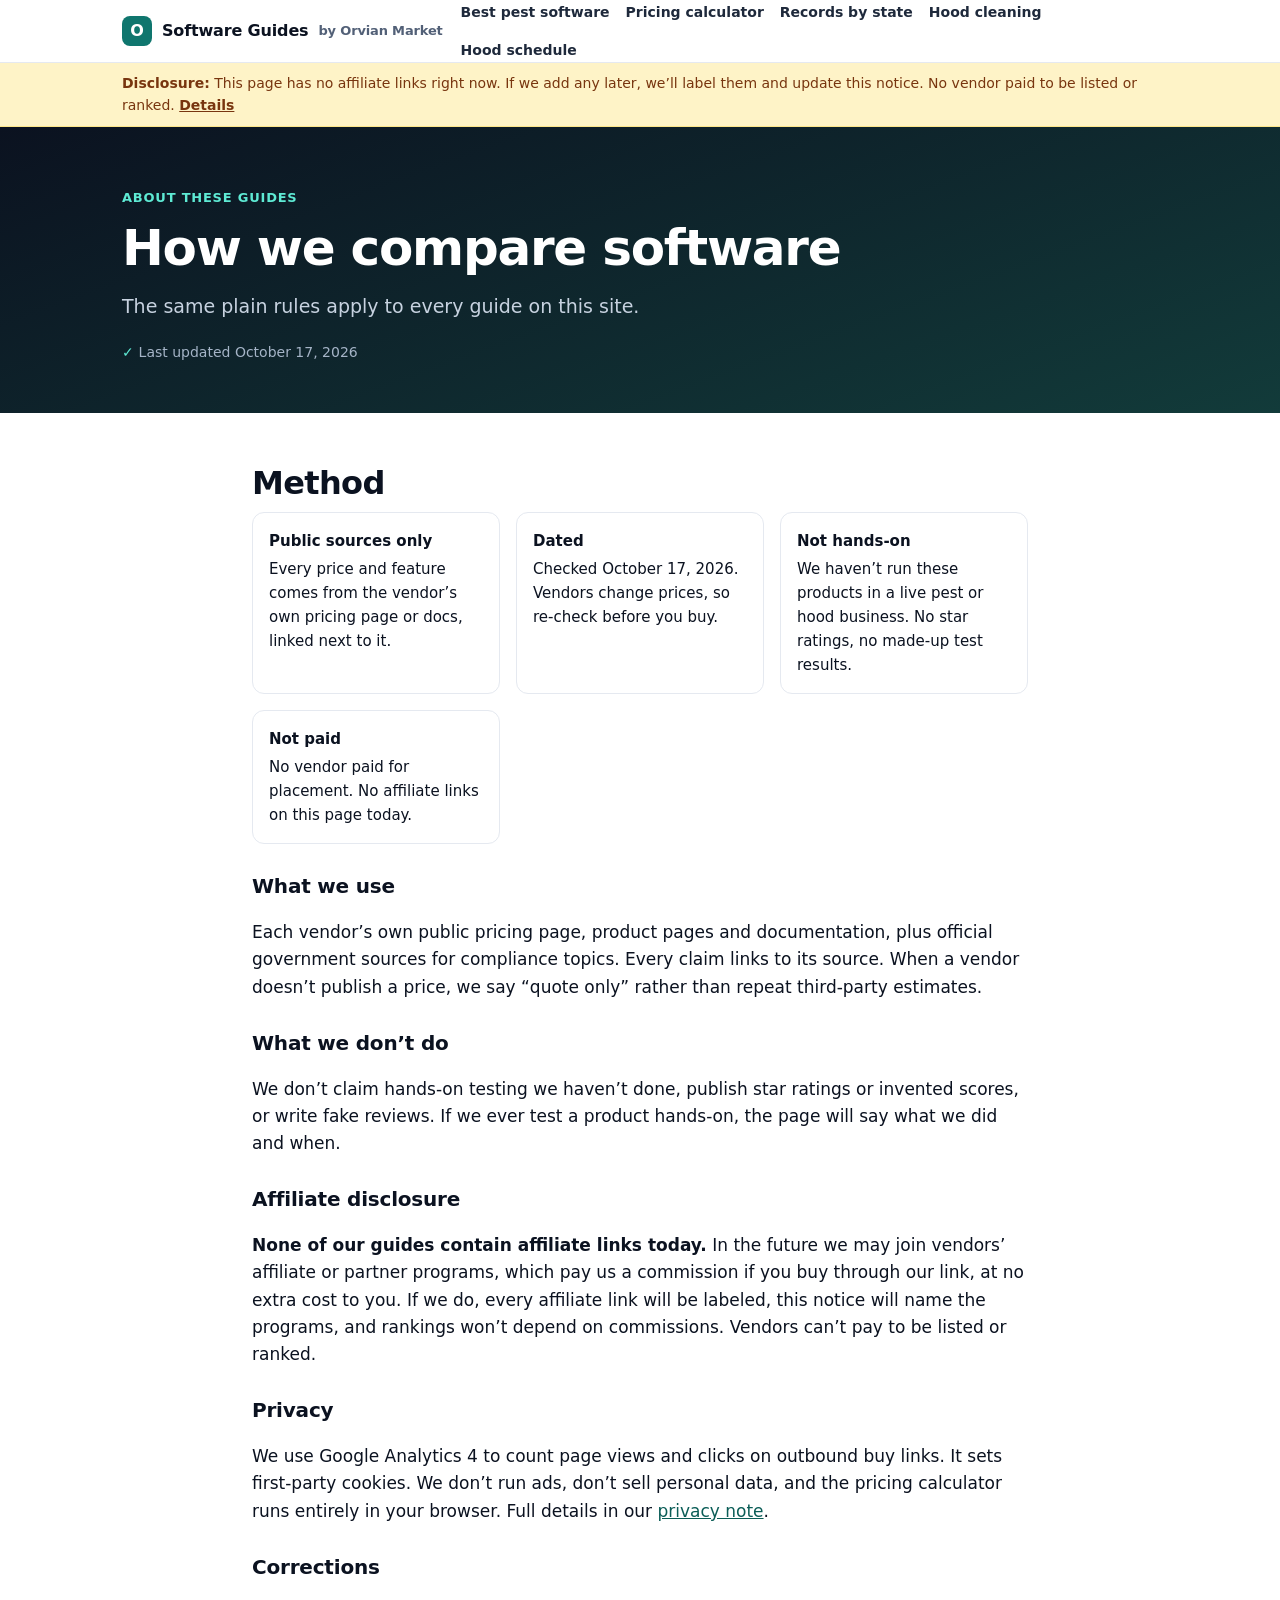
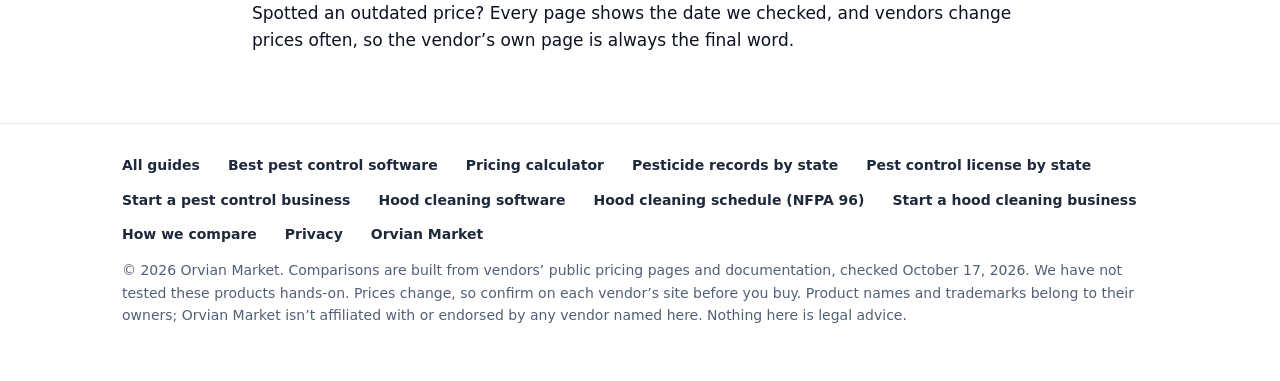
==== commit 9e3b8bb3: "Cross-link pest startup from license, records, best-pest, about (footer)" ====
--- a/about.html
+++ b/about.html
@@ -18,6 +18,6 @@
 <h3 id="disclosure">Affiliate disclosure</h3><p><b>None of our guides contain affiliate links today.</b> In the future we may join vendors&rsquo; affiliate or partner programs, which pay us a commission if you buy through our link, at no extra cost to you. If we do, every affiliate link will be labeled, this notice will name the programs, and rankings won&rsquo;t depend on commissions. Vendors can&rsquo;t pay to be listed or ranked.</p>
 <h3 id="privacy">Privacy</h3><p>We use Google Analytics 4 to count page views and clicks on outbound buy links. It sets first-party cookies. We don&rsquo;t run ads, don&rsquo;t sell personal data, and the pricing calculator runs entirely in your browser. Full details in our <a href="https://orvianmarketplace.com/privacy.html">privacy note</a>.</p>
 <h3>Corrections</h3><p>Spotted an outdated price? Every page shows the date we checked, and vendors change prices often, so the vendor&rsquo;s own page is always the final word.</p></div></section></main>
-<footer><div class="w"><div class="fg"><a href="index.html">All guides</a><a href="best-pest-control-software.html">Best pest control software</a><a href="pest-control-software-pricing-calculator.html">Pricing calculator</a><a href="pesticide-application-records-by-state.html">Pesticide records by state</a><a href="pest-control-license-requirements-by-state.html">Pest control license by state</a><a href="best-hood-cleaning-software.html">Hood cleaning software</a><a href="hood-cleaning-frequency-requirements.html">Hood cleaning schedule (NFPA 96)</a><a href="how-to-start-a-hood-cleaning-business.html">Start a hood cleaning business</a><a href="about.html">How we compare</a><a href="https://orvianmarketplace.com/privacy.html">Privacy</a><a href="https://orvianmarketplace.com/">Orvian Market</a></div>
+<footer><div class="w"><div class="fg"><a href="index.html">All guides</a><a href="best-pest-control-software.html">Best pest control software</a><a href="pest-control-software-pricing-calculator.html">Pricing calculator</a><a href="pesticide-application-records-by-state.html">Pesticide records by state</a><a href="pest-control-license-requirements-by-state.html">Pest control license by state</a><a href="how-to-start-a-pest-control-business.html">Start a pest control business</a><a href="best-hood-cleaning-software.html">Hood cleaning software</a><a href="hood-cleaning-frequency-requirements.html">Hood cleaning schedule (NFPA 96)</a><a href="how-to-start-a-hood-cleaning-business.html">Start a hood cleaning business</a><a href="about.html">How we compare</a><a href="https://orvianmarketplace.com/privacy.html">Privacy</a><a href="https://orvianmarketplace.com/">Orvian Market</a></div>
 <p>&copy; 2026 Orvian Market. Comparisons are built from vendors&rsquo; public pricing pages and documentation, checked October 17, 2026. We have not tested these products hands-on. Prices change, so confirm on each vendor&rsquo;s site before you buy. Product names and trademarks belong to their owners; Orvian Market isn&rsquo;t affiliated with or endorsed by any vendor named here. Nothing here is legal advice.</p></div></footer>
 </body></html>
--- a/assets/guides.css
+++ b/assets/guides.css
@@ -58,3 +58,7 @@
 @media(max-width:980px){.nav nav{display:none}}
 @media(max-width:860px){.calc{grid-template-columns:1fr}.cin{position:static}}
 @media print{.nav,.disc,.hero,footer,.noprint,.sec:not(#template){display:none!important}#template{padding:0}body{font-size:12px}}
+.hero .ans{max-width:780px;margin:4px 0 22px;padding:16px 20px;border-left:4px solid #5eead4;background:rgba(255,255,255,.07);border-radius:0 12px 12px 0}
+.hero .ans p{margin:0;font-size:18px;line-height:1.55;color:#fff}.hero .ans b{color:#fff}
+.hero .ans p.ans-k{font-size:12.5px;font-weight:800;letter-spacing:.08em;text-transform:uppercase;color:#5eead4;margin:0 0 6px}
+@media print{.hero .ans{border-left-color:#0f766e;background:none}.hero .ans p{color:#000}}
